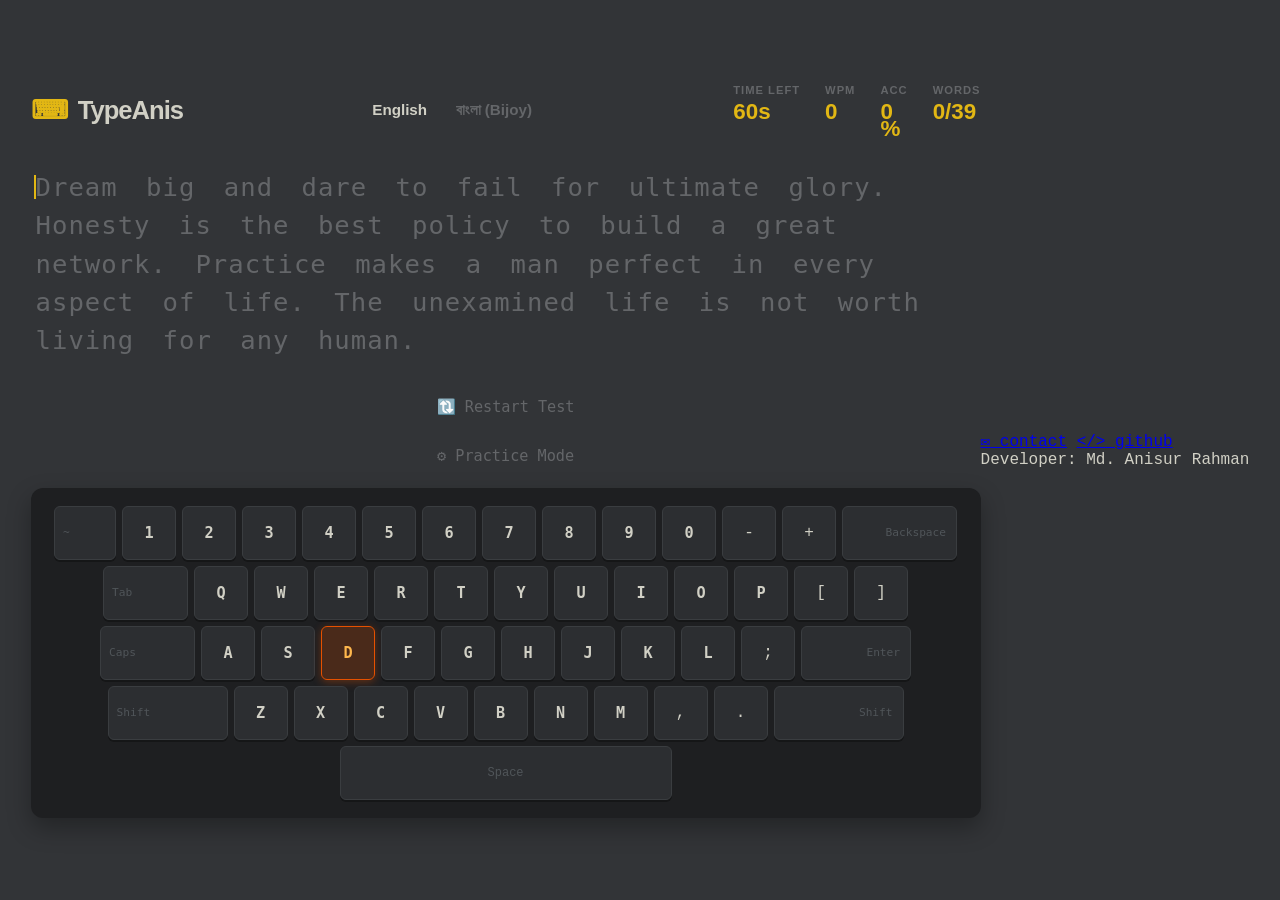
==== index.html @ 1bad4418 "Update index.html" ====
<!DOCTYPE html>
<html lang="en">
<head>
    <meta charset="UTF-8">
    <meta name="viewport" content="width=device-width, initial-scale=1.0">
    <title>TypeAnis - Typing Master</title>
    <link rel="preconnect" href="https://fonts.googleapis.com">
    <link rel="preconnect" href="https://fonts.gstatic.com" crossorigin> 
    <link rel="stylesheet" href="styles.css">
</head>
<body>
    <div class="container">
        <div class="header">
            <a href="index.html" class="brand-link" style="text-decoration: none;">
                <div class="brand">
                    <span class="logo-icon">⌨</span> TypeAnis
                </div>
            </a>
            
            <div class="modes">
                <button id="btn-en" class="active">English</button>
                <button id="btn-bn">বাংলা (Bijoy)</button>
            </div>
            <div class="stats">
                <div class="stat-box"><span class="label">time left</span><span id="timer-val">60s</span></div>
                <div class="stat-box"><span class="label">wpm</span><span id="wpm">0</span></div>
                <div class="stat-box"><span class="label">acc</span><span id="accuracy">0</span>%</div>
                <div class="stat-box"><span class="label">words</span><span id="word-count">0/20</span></div>
            </div>
        </div>

        <div class="type-area-container">
            <input type="text" id="hidden-input" autocomplete="off" autofocus>
            <div id="words-display" class="words-display"></div>
        </div>
        
        <button id="restart-btn">🔃 Restart Test</button>
        <a href="practice.html" style="text-decoration: none;"><button id="restart-btn">⚙️ Practice Mode</button></a>
        

        <div class="keyboard" id="keyboard" data-layout="en">
            <div class="row">
                <div class="key modifier small" id="Backquote">~</div>
                <div class="key" id="Digit1" data-key="1 ১"><span class="bn">১</span><span class="en">1</span></div>
                <div class="key" id="Digit2" data-key="2 ২"><span class="bn">২</span><span class="en">2</span></div>
                <div class="key" id="Digit3" data-key="3 ৩"><span class="bn">৩</span><span class="en">3</span></div>
                <div class="key" id="Digit4" data-key="4 ৪"><span class="bn">৪</span><span class="en">4</span></div>
                <div class="key" id="Digit5" data-key="5 ۵"><span class="bn">৫</span><span class="en">5</span></div>
                <div class="key" id="Digit6" data-key="6 ৬"><span class="bn">৬</span><span class="en">6</span></div>
                <div class="key" id="Digit7" data-key="7 ৭"><span class="bn">৭</span><span class="en">7</span></div>
                <div class="key" id="Digit8" data-key="8 ৮"><span class="bn">৮</span><span class="en">8</span></div>
                <div class="key" id="Digit9" data-key="9 ৯"><span class="bn">৯</span><span class="en">9</span></div>
                <div class="key" id="Digit0" data-key="0 ০"><span class="bn">০</span><span class="en">0</span></div>
                <div class="key" id="Minus" data-key="-">-</div>
                <div class="key" id="Equal" data-key="+">+</div>
                <div class="key modifier backspace" id="Backspace">Backspace</div>
            </div>
            <div class="row">
                <div class="key modifier tab" id="Tab">Tab</div>
                <div class="key" id="KeyQ" data-key="q Q ং ৎ"><span class="bn">ং / ৎ</span><span class="en">Q</span></div>
                <div class="key" id="KeyW" data-key="w W ্য ূ"><span class="bn">্য / ূ</span><span class="en">W</span></div>
                <div class="key" id="KeyE" data-key="e E ড ঢ"><span class="bn">ড / ঢ</span><span class="en">E</span></div>
                <div class="key" id="KeyR" data-key="r R প ফ"><span class="bn">প / ফ</span><span class="en">R</span></div>
                <div class="key" id="KeyT" data-key="t T ট ঠ"><span class="bn">ট / ঠ</span><span class="en">T</span></div>
                <div class="key" id="KeyY" data-key="y Y চ ছ"><span class="bn">চ / ছ</span><span class="en">Y</span></div>
                <div class="key" id="KeyU" data-key="u U ஜ ঝ"><span class="bn">জ / ঝ</span><span class="en">U</span></div>
                <div class="key" id="KeyI" data-key="i I হ ঞ"><span class="bn">হ / ঞ</span><span class="en">I</span></div>
                <div class="key" id="KeyO" data-key="o O গ ঘ"><span class="bn">গ / ঘ</span><span class="en">O</span></div>
                <div class="key" id="KeyP" data-key="p P ড় ঢ়"><span class="bn">ড় / ঢ়</span><span class="en">P</span></div>
                <div class="key" id="BracketLeft">[</div>
                <div class="key" id="BracketRight">]</div>
            </div>
            <div class="row">
                <div class="key modifier caps" id="CapsLock">Caps</div>
                <div class="key" id="KeyA" data-key="a A ৃ া"><span class="bn">ৃ / া</span><span class="en">A</span></div>
                <div class="key" id="KeyS" data-key="s S ু ূ"><span class="bn">ু / ূ</span><span class="en">S</span></div>
                <div class="key" id="KeyD" data-key="d D ি ী"><span class="bn">ি / ী</span><span class="en">D</span></div>
                <div class="key" id="KeyF" data-key="f F া অ"><span class="bn">া / অ</span><span class="en">F</span></div>
                <div class="key" id="KeyG" data-key="g G ্ ক"><span class="bn">্ / ক</span><span class="en">G</span></div>
                <div class="key" id="KeyH" data-key="h H অ আ"><span class="bn">অ / আ</span><span class="en">H</span></div>
                <div class="key" id="KeyJ" data-key="j J ত থ"><span class="bn">ত / থ</span><span class="en">J</span></div>
                <div class="key" id="KeyK" data-key="k K ক খ"><span class="bn">ক / খ</span><span class="en">K</span></div>
                <div class="key" id="KeyL" data-key="l L ত থ"><span class="bn">ত / থ</span><span class="en">L</span></div>
                <div class="key" id="Semicolon">;</div>
                <div class="key modifier enter" id="Enter">Enter</div>
            </div>
            <div class="row">
                <div class="key modifier shift-l" id="ShiftLeft">Shift</div>
                <div class="key" id="KeyZ" data-key="z Z ্র ্য"><span class="bn">্র / ্য</span><span class="en">Z</span></div>
                <div class="key" id="KeyX" data-key="x X ও ঔ"><span class="bn">ও / ঔ</span><span class="en">X</span></div>
                <div class="key" id="KeyC" data-key="c C এ ঐ"><span class="bn">এ / ঐ</span><span class="en">C</span></div>
                <div class="key" id="KeyV" data-key="v V র ল"><span class="bn">র / ল</span><span class="en">V</span></div>
                <div class="key" id="KeyB" data-key="b B ন ণ"><span class="bn">ন / ণ</span><span class="en">B</span></div>
                <div class="key" id="KeyN" data-key="n N স ষ"><span class="bn">স / ষ</span><span class="en">N</span></div>
                <div class="key" id="KeyM" data-key="m M ম শ"><span class="bn">ম / শ</span><span class="en">M</span></div>
                <div class="key" id="Comma">,</div>
                <div class="key" id="Period">.</div>
                <div class="key modifier shift-r" id="ShiftRight">Shift</div>
            </div>
            <div class="row">
                <div class="space key" id="Space" data-key=" ">Space</div>
            </div>
        </div>
    </div>

    <div class="modal-backdrop" id="result-modal">
        <div class="modal-box">
            <h2>⏱ Time's Up!</h2>
            <p class="modal-sub">Here is your typing summary for the last 1 minute:</p>
            <div class="modal-grid">
                <div class="m-card"><span class="num" id="res-wpm">0</span><span class="lbl">Words Per Min</span></div>
                <div class="m-card"><span class="num" id="res-acc">0%</span><span class="lbl">Final Accuracy</span></div>
                <div class="m-card"><span class="num" id="res-typed">0</span><span class="lbl">Keys Typed</span></div>
                <div class="m-card"><span class="num text-red" id="res-errors">0</span><span class="lbl">Mistakes Made</span></div>
            </div>
            <button id="modal-close-btn">Try Again</button>
        </div>
    </div>
    
    <footer class="site-footer">
        <div class="footer-left">
            <a href="mailto:contact@typeanis.com" class="footer-link"><span class="footer-icon">✉</span> contact</a>
            <a href="https://github.com/AnisurRahmanJU" target="_blank" class="footer-link"><span class="footer-icon">&lt;/&gt;</span> github</a>
        </div>
        <div class="footer-right">
            <span class="footer-developer">Developer: Md. Anisur Rahman</span>
        </div>
    </footer>

    <script src="type.js"></script>
</body>
</html>
---- styles.css ----
/* ==========================================================================
   1. GLOBAL VARIABLES & RESET
   ========================================================================== */
:root {
    --bg-color: #323437;
    --main-color: #e2b714;
    --caret-color: #e2b714;
    --sub-color: #646669;
    --text-color: #d1d0c5;
    --error-color: #ca4754;
    --success-color: #43a047;
    --suggest-color: #e65100;
    --key-bg: #2c2e31;
}

body {
    background-color: var(--bg-color);
    color: var(--text-color);
    /* Updated default system fallback chain to use Roboto Mono */
    font-family: 'Roboto Mono', 'Courier New', Courier, monospace;
    display: flex;
    justify-content: center;
    align-items: center;
    min-height: 100vh;
    margin: 0;
    padding: 20px 0;
    box-sizing: border-box;
}

.container {
    width: 90%;
    max-width: 950px;
    display: flex;
    flex-direction: column;
}

/* ==========================================================================
   2. HEADER & STATS BAR (Spaced Out Edge-to-Edge)
   ========================================================================== */
.header {
    display: flex;
    justify-content: space-between; /* Pushes brand left, stats right, modes center */
    align-items: center;           /* Vertically aligns content line items */
    margin-bottom: 25px;
    font-family: 'Roboto Mono', sans-serif;
    width: 100%;
}

.brand {
    font-size: 1.6rem;
    font-weight: bold;
    color: var(--text-color);
    letter-spacing: -1px;
}

.brand .logo-icon {
    color: var(--main-color);
    margin-right: 4px;
}

.modes button {
    background: none;
    border: none;
    color: var(--sub-color);
    font-size: 0.95rem;
    cursor: pointer;
    margin-right: 12px;
    font-weight: 600;
    font-family: 'Roboto Mono', sans-serif;
    transition: color 0.2s;
}

.modes button.active, .modes button:hover {
    color: var(--text-color);
}

.stats {
    display: flex;
    gap: 25px;
}

.stat-box {
    display: flex;
    flex-direction: column;
    align-items: flex-start;
    font-size: 1.4rem;
    color: var(--main-color);
    font-weight: bold;
    line-height: 1.1rem;
}

.stat-box .label {
    font-size: 0.7rem;
    color: var(--sub-color);
    text-transform: uppercase;
    margin-bottom: 3px;
    letter-spacing: 1px;
}

/* ==========================================================================
   3. TYPING TEST FIELD AREA
   ========================================================================== */
.type-area-container {
    position: relative;
    margin-bottom: 25px;
    padding: 5px;
    min-height: 80px;
}

#hidden-input {
    position: absolute;
    opacity: 0;
    z-index: -1;
}

.words-display {
    font-size: 1.6rem;
    line-height: 2.4rem;
    word-wrap: break-word;
    letter-spacing: 1px;
    user-select: none;
    color: var(--sub-color);
    text-align: justify; /* Cleans up line breaks */
}

/* Dynamic language application for the text block */
.keyboard[data-layout="en"] ~ .type-area-container .words-display,
.words-display:not([lang="bn"]) {
    font-family: 'Roboto Mono', monospace;
}

.keyboard[data-layout="bn"] ~ .type-area-container .words-display,
.words-display[lang="bn"] {
    font-family: 'Hind Siliguri', sans-serif;
}

.word {
    display: inline-block;
    margin-right: 12px;
}

/* Character States */
.char {
    position: relative;
    transition: color 0.1s;
}

.char.correct {
    color: var(--text-color);
}

.char.incorrect {
    color: var(--error-color);
    background-color: rgba(202, 71, 84, 0.12);
    border-radius: 2px;
}

/* Flashing Caret Cursor Styling */
.char.current::before {
    content: '';
    position: absolute;
    left: -2px;
    top: 10%;
    width: 2px;
    height: 80%;
    background-color: var(--caret-color);
    animation: blink 1s infinite;
}

@keyframes blink {
    50% { opacity: 0; }
}

#restart-btn {
    margin: 0 auto 15px auto;
    display: block;
    background: none;
    border: none;
    color: var(--sub-color);
    padding: 8px 16px;
    font-size: 0.95rem;
    cursor: pointer;
    font-family: 'Roboto Mono', monospace;
    transition: color 0.2s;
}

#restart-btn:hover {
    color: var(--text-color);
}

/* ==========================================================================
   4. MECHANICAL VIRTUAL KEYBOARD
   ========================================================================== */
.keyboard {
    display: flex;
    flex-direction: column;
    gap: 6px;
    background: #1e1f21;
    padding: 18px;
    border-radius: 12px;
    box-shadow: 0 10px 25px rgba(0,0,0,0.3);
}

.row {
    display: flex;
    justify-content: center; /* Symmetrically balances standard keys horizontally */
    gap: 6px;
    width: 100%;
}

.key {
    background: var(--key-bg);
    border: 1px solid #3a3d40;
    border-radius: 6px;
    width: 52px;
    height: 52px;
    display: flex;
    flex-direction: column;
    justify-content: center;
    align-items: center;
    box-shadow: 0 2px 0px #151617;
    transition: background 0.05s, color 0.05s, transform 0.05s;
    user-select: none;
}

/* Modifier Keys Width & Alignments */
.key.modifier { font-family: 'Roboto Mono', monospace; font-size: 0.7rem; align-items: flex-start; padding-left: 8px; color: #505559; }
.key.backspace { width: 95px; align-items: flex-end; padding-right: 10px; }
.key.tab { width: 75px; }
.key.caps { width: 85px; }
.key.enter { width: 90px; align-items: flex-end; padding-right: 10px; }
.key.shift-l { width: 110px; }
.key.shift-r { width: 110px; align-items: flex-end; padding-right: 10px; }
.key.space { width: 330px; color: #505559; font-size: 0.75rem; }

.key span { display: block; text-align: center; transition: font-size 0.15s, color 0.15s; }

/* Language Layout Presentation Handlers */
.keyboard[data-layout="en"] .key .en { font-family: 'Roboto Mono', monospace; font-size: 0.95rem; font-weight: bold; color: var(--text-color); }
.keyboard[data-layout="en"] .key .bn { font-size: 0.0rem; color: transparent; opacity: 0; }

.keyboard[data-layout="bn"] .key .bn { font-family: 'Hind Siliguri', sans-serif; font-size: 1.15rem; font-weight: 500; color: var(--text-color); }
.keyboard[data-layout="bn"] .key .en { font-size: 0.0rem; color: transparent; opacity: 0; }

/* Dynamic Interactive Typing Feedback States */
.key.suggest-orange {
    background: rgba(230, 81, 0, 0.22) !important;
    border-color: var(--suggest-color) !important;
    box-shadow: 0 2px 8px rgba(230, 81, 0, 0.35);
}
.key.suggest-orange span { color: #ffb74d !important; }

.key.press-correct {
    background: var(--success-color) !important;
    box-shadow: 0 0px 0px transparent !important;
    transform: translateY(2px);
}
.key.press-correct span, .key.press-correct { color: #fff !important; }

.key.press-error {
    background: var(--error-color) !important;
    box-shadow: 0 0px 0px transparent !important;
    transform: translateY(2px);
}
.key.press-error span, .key.press-error { color: #fff !important; }

/* ==========================================================================
   5. RESULTS POP-UP MODAL BOX
   ========================================================================== */
.modal-backdrop {
    position: fixed;
    top: 0; left: 0; width: 100%; height: 100%;
    background: rgba(20, 21, 23, 0.85);
    display: flex; 
    justify-content: center; /* Horizontally centers popup card */
    align-items: center;     /* Vertically centers popup card */
    opacity: 0; 
    pointer-events: none;
    transition: opacity 0.3s ease;
    z-index: 999;
}
.modal-backdrop.active { opacity: 1; pointer-events: auto; }

.modal-box {
    background: #2c2e31;
    border: 2px solid var(--main-color);
    padding: 35px; 
    border-radius: 16px;
    width: 90%; 
    max-width: 520px;
    text-align: center; 
    box-shadow: 0 20px 45px rgba(0,0,0,0.5);
    transform: scale(0.9); 
    transition: transform 0.3s ease;
    font-family: 'Roboto Mono', monospace;
}
.modal-backdrop.active .modal-box { transform: scale(1); }

.modal-box h2 { margin-top: 0; font-family: 'Roboto Mono', sans-serif; color: var(--main-color); font-size: 2rem; }
.modal-sub { color: var(--sub-color); margin-bottom: 25px; font-size: 0.95rem; }

.modal-grid { 
    display: grid; 
    grid-template-columns: 1fr 1fr; 
    gap: 15px; 
    margin-bottom: 30px; 
}
.m-card { background: #202124; padding: 15px; border-radius: 8px; display: flex; flex-direction: column; }
.m-card .num { font-size: 2rem; font-weight: bold; color: var(--text-color); }
.m-card .text-red { color: var(--error-color); }
.m-card .lbl { font-size: 0.75rem; color: var(--sub-color); text-transform: uppercase; margin-top: 5px; }

#modal-close-btn {
    background: var(--main-color); color: #000; border: none;
    padding: 12px 35px; font-weight: bold; border-radius: 6px;
    font-size: 1rem; cursor: pointer; transition: opacity 0.2s;
    font-family: 'Roboto Mono', monospace;
}
#modal-close-btn:hover { opacity: 0.9; }

/* ==========================================================================
   6. RESPONSIVE MEDIA QUERIES
   ========================================================================== */
@media (max-width: 768px) {
    .keyboard { display: none; } /* Safely hides mechanical layout on touch viewports */
    .header { flex-direction: column; gap: 15px; }
}

.brand-link {
    color: inherit; /* Keeps your default text colors intact */
    text-decoration: none;
    display: inline-block;
}
.brand-link:hover {
    opacity: 0.85;  /* Subtle animation hint that it is a link when hovered */
}
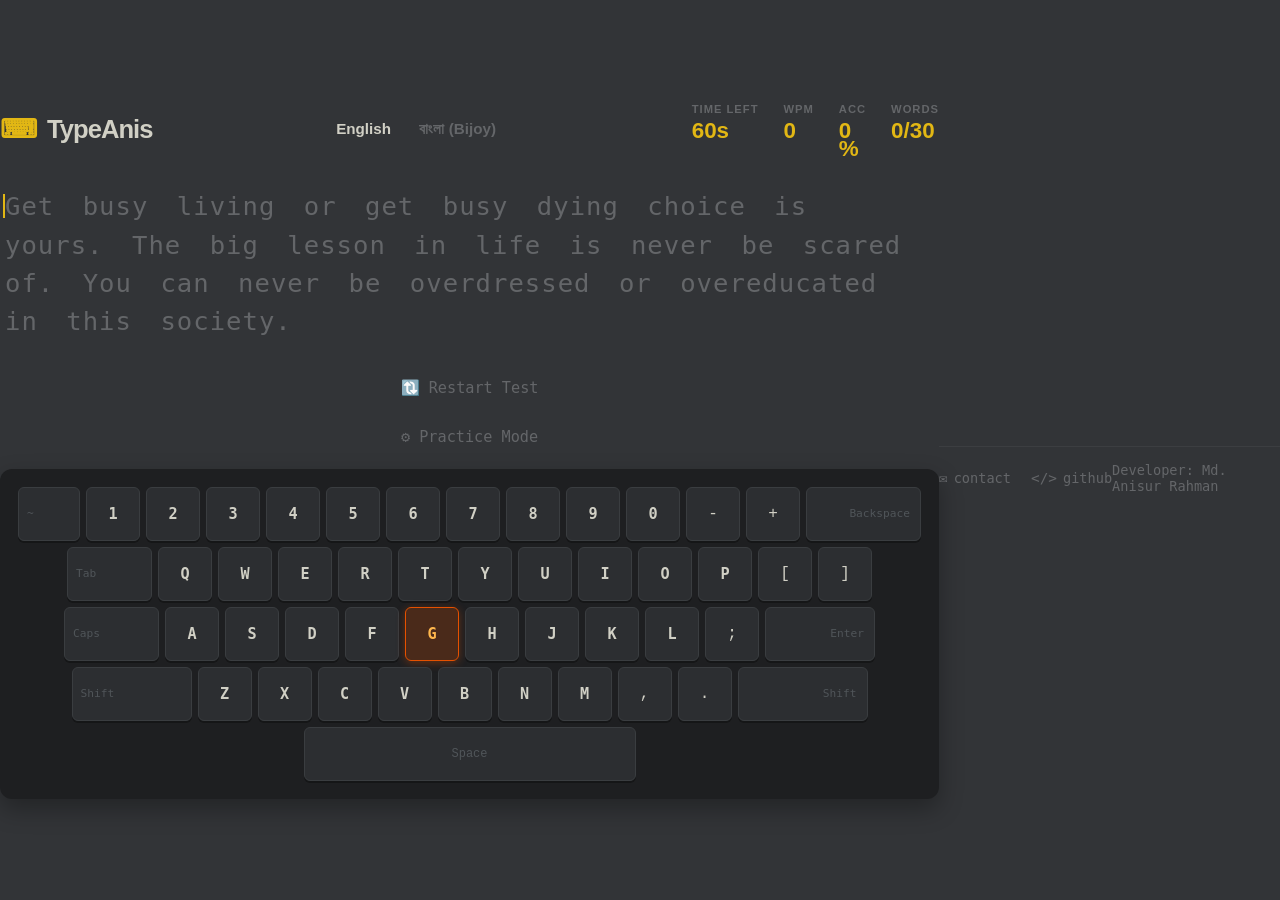
==== commit 9f474504: "Update index.html" ====
--- a/index.html
+++ b/index.html
@@ -116,8 +116,10 @@
             <button id="modal-close-btn">Try Again</button>
         </div>
     </div>
-    
-    <footer class="site-footer">
+
+    <script src="type.js"></script>
+</body>
+  <footer class="site-footer">
         <div class="footer-left">
             <a href="mailto:contact@typeanis.com" class="footer-link"><span class="footer-icon">✉</span> contact</a>
             <a href="https://github.com/AnisurRahmanJU" target="_blank" class="footer-link"><span class="footer-icon">&lt;/&gt;</span> github</a>
@@ -126,7 +128,4 @@
             <span class="footer-developer">Developer: Md. Anisur Rahman</span>
         </div>
     </footer>
-
-    <script src="type.js"></script>
-</body>
 </html>
--- a/styles.css
+++ b/styles.css
@@ -334,3 +334,61 @@
 .brand-link:hover {
     opacity: 0.85;  /* Subtle animation hint that it is a link when hovered */
 }
+
+
+
+/* ==========================================================================
+   7. SITE FOOTER SECTION
+   ========================================================================== */
+.site-footer {
+    width: 90%;
+    max-width: 950px;
+    margin: 40px auto 0 auto;
+    display: flex;
+    justify-content: space-between;
+    align-items: center;
+    font-family: 'Roboto Mono', monospace;
+    font-size: 0.85rem;
+    color: var(--sub-color);
+    padding-top: 15px;
+    border-top: 1px solid rgba(255, 255, 255, 0.05); /* Optional subtle divider line */
+}
+
+.footer-left {
+    display: flex;
+    gap: 20px;
+}
+
+.footer-link {
+    color: var(--sub-color);
+    text-decoration: none;
+    transition: color 0.2s ease;
+    display: flex;
+    align-items: center;
+}
+
+.footer-link:hover {
+    color: var(--text-color);
+}
+
+.footer-icon {
+    margin-right: 6px;
+    font-size: 0.9rem;
+}
+
+.footer-developer {
+    color: var(--sub-color);
+    font-weight: 500;
+}
+
+/* Responsive adjustment for mobile viewports */
+@media (max-width: 768px) {
+    .site-footer {
+        flex-direction: column;
+        gap: 12px;
+        text-align: center;
+    }
+    .footer-left {
+        justify-content: center;
+    }
+}
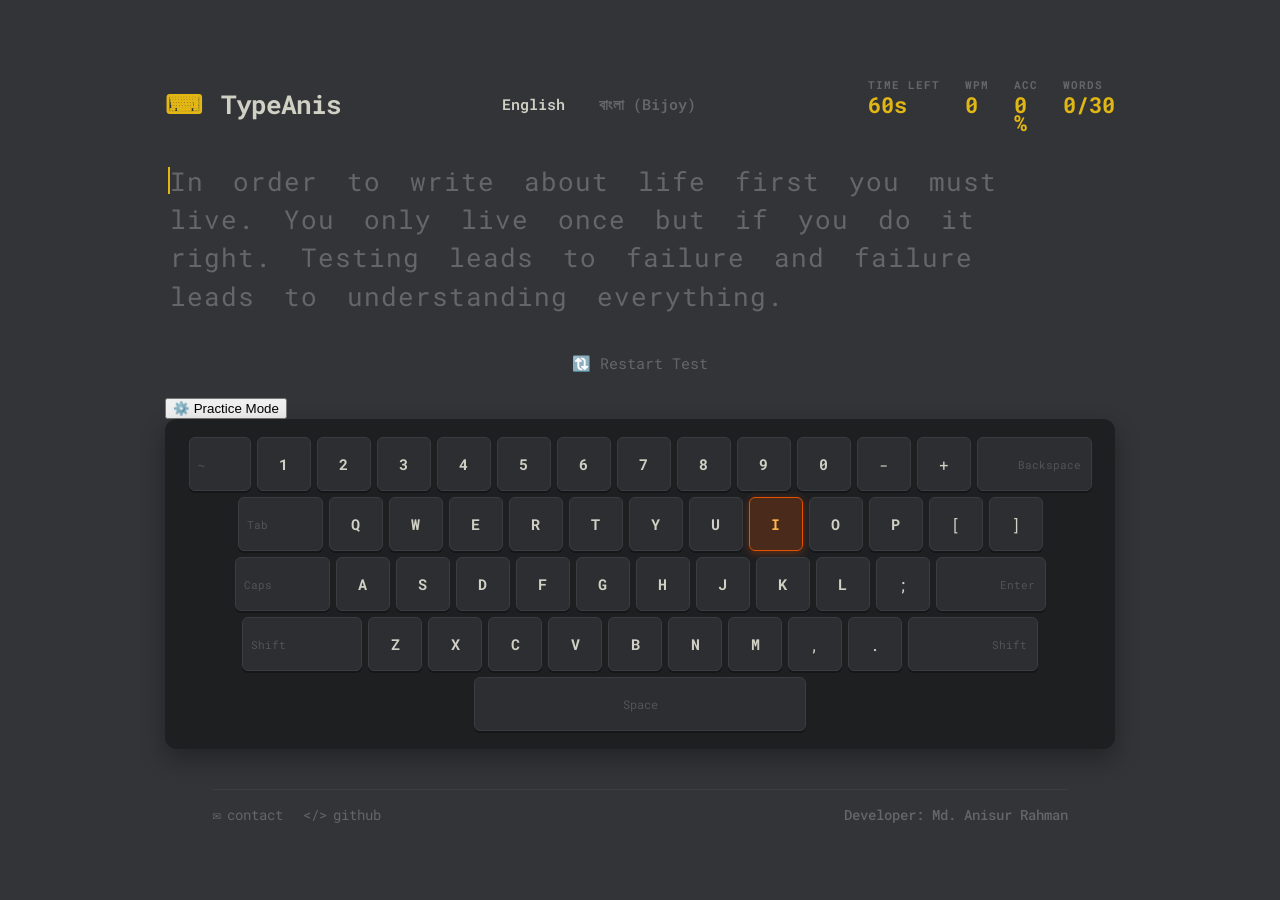
==== commit 96144348: "Update index.html" ====
--- a/index.html
+++ b/index.html
@@ -6,12 +6,13 @@
     <title>TypeAnis - Typing Master</title>
     <link rel="preconnect" href="https://fonts.googleapis.com">
     <link rel="preconnect" href="https://fonts.gstatic.com" crossorigin> 
+    <link href="https://fonts.googleapis.com/css2?family=Hind+Siliguri:wght@400;500;600&family=Roboto+Mono:wght@400;500;700&display=swap" rel="stylesheet">
     <link rel="stylesheet" href="styles.css">
 </head>
 <body>
     <div class="container">
         <div class="header">
-            <a href="index.html" class="brand-link" style="text-decoration: none;">
+            <a href="index.html" class="brand-link">
                 <div class="brand">
                     <span class="logo-icon">⌨</span> TypeAnis
                 </div>
@@ -34,9 +35,10 @@
             <div id="words-display" class="words-display"></div>
         </div>
         
-        <button id="restart-btn">🔃 Restart Test</button>
-        <a href="practice.html" style="text-decoration: none;"><button id="restart-btn">⚙️ Practice Mode</button></a>
-        
+        <div class="control-actions">
+            <button id="restart-btn">🔃 Restart Test</button>
+            <a href="practice.html" style="text-decoration: none;"><button id="practice-btn">⚙️ Practice Mode</button></a>
+        </div>
 
         <div class="keyboard" id="keyboard" data-layout="en">
             <div class="row">
@@ -101,6 +103,16 @@
                 <div class="space key" id="Space" data-key=" ">Space</div>
             </div>
         </div>
+
+        <footer class="site-footer">
+            <div class="footer-left">
+                <a href="mailto:contact@typeanis.com" class="footer-link"><span class="footer-icon">✉</span> contact</a>
+                <a href="https://github.com/AnisurRahmanJU" target="_blank" class="footer-link"><span class="footer-icon">&lt;/&gt;</span> github</a>
+            </div>
+            <div class="footer-right">
+                <span class="footer-developer">Developer: Md. Anisur Rahman</span>
+            </div>
+        </footer>
     </div>
 
     <div class="modal-backdrop" id="result-modal">
@@ -119,13 +131,4 @@
 
     <script src="type.js"></script>
 </body>
-  <footer class="site-footer">
-        <div class="footer-left">
-            <a href="mailto:contact@typeanis.com" class="footer-link"><span class="footer-icon">✉</span> contact</a>
-            <a href="https://github.com/AnisurRahmanJU" target="_blank" class="footer-link"><span class="footer-icon">&lt;/&gt;</span> github</a>
-        </div>
-        <div class="footer-right">
-            <span class="footer-developer">Developer: Md. Anisur Rahman</span>
-        </div>
-    </footer>
 </html>
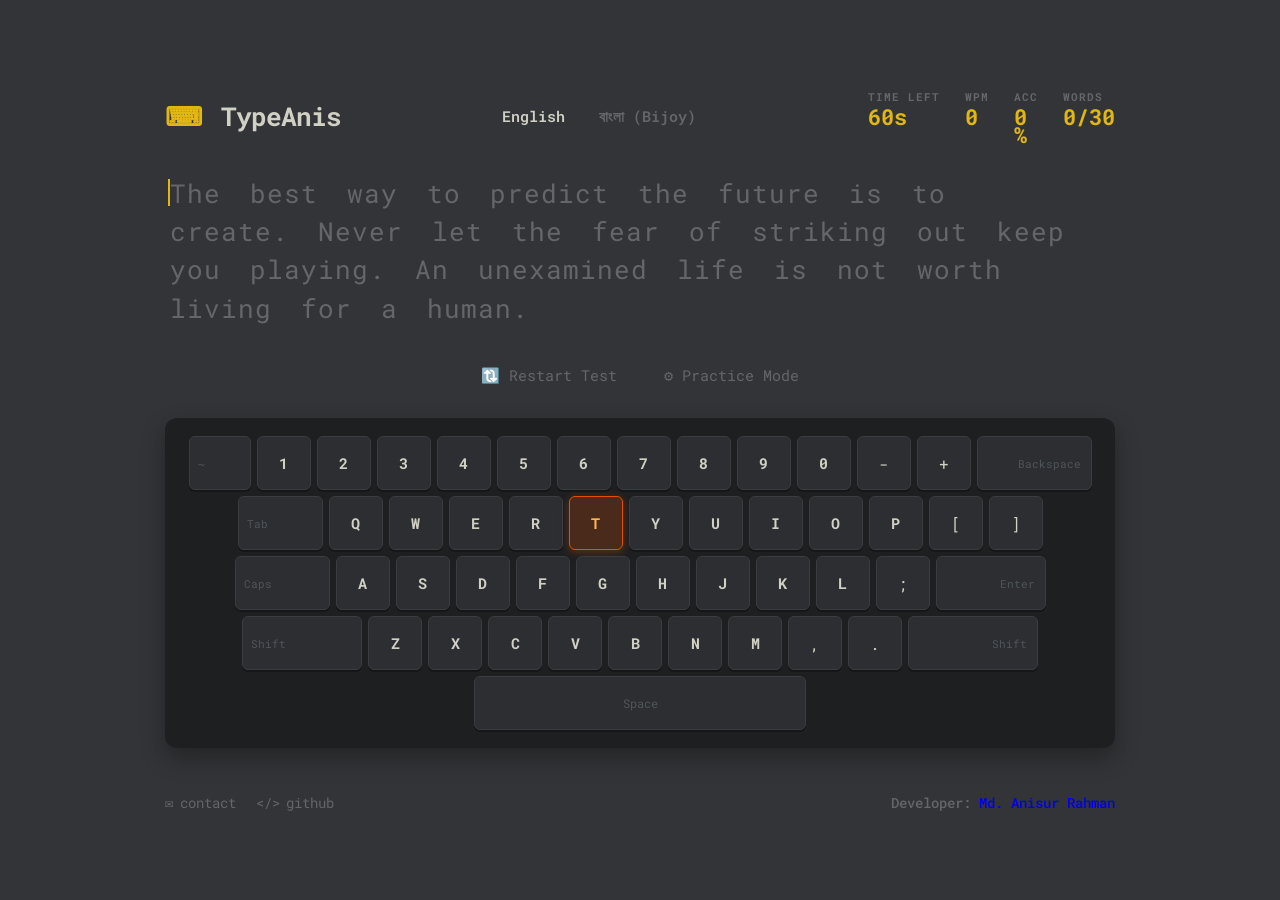
==== commit ea4e6ad7: "Update index.html" ====
--- a/index.html
+++ b/index.html
@@ -106,11 +106,11 @@
 
         <footer class="site-footer">
             <div class="footer-left">
-                <a href="mailto:contact@typeanis.com" class="footer-link"><span class="footer-icon">✉</span> contact</a>
+                <a href="mailto:poetanis@gmail.com" class="footer-link"><span class="footer-icon">✉</span> contact</a>
                 <a href="https://github.com/AnisurRahmanJU" target="_blank" class="footer-link"><span class="footer-icon">&lt;/&gt;</span> github</a>
             </div>
             <div class="footer-right">
-                <span class="footer-developer">Developer: Md. Anisur Rahman</span>
+                <span class="footer-developer">Developer: <a style="text-decoration: none;" href="https://www.grameenphone.academy/public-profile/GP153876" target="_blank"> Md. Anisur Rahman</a></span>
             </div>
         </footer>
     </div>
--- a/styles.css
+++ b/styles.css
@@ -16,14 +16,13 @@
 body {
     background-color: var(--bg-color);
     color: var(--text-color);
-    /* Updated default system fallback chain to use Roboto Mono */
     font-family: 'Roboto Mono', 'Courier New', Courier, monospace;
     display: flex;
     justify-content: center;
     align-items: center;
     min-height: 100vh;
     margin: 0;
-    padding: 20px 0;
+    padding: 30px 0;
     box-sizing: border-box;
 }
 
@@ -39,8 +38,8 @@
    ========================================================================== */
 .header {
     display: flex;
-    justify-content: space-between; /* Pushes brand left, stats right, modes center */
-    align-items: center;           /* Vertically aligns content line items */
+    justify-content: space-between; 
+    align-items: center;           
     margin-bottom: 25px;
     font-family: 'Roboto Mono', sans-serif;
     width: 100%;
@@ -56,6 +55,16 @@
 .brand .logo-icon {
     color: var(--main-color);
     margin-right: 4px;
+}
+
+.brand-link {
+    color: inherit; 
+    text-decoration: none;
+    display: inline-block;
+}
+
+.brand-link:hover {
+    opacity: 0.85;  
 }
 
 .modes button {
@@ -120,10 +129,9 @@
     letter-spacing: 1px;
     user-select: none;
     color: var(--sub-color);
-    text-align: justify; /* Cleans up line breaks */
-}
-
-/* Dynamic language application for the text block */
+    text-align: justify; 
+}
+
 .keyboard[data-layout="en"] ~ .type-area-container .words-display,
 .words-display:not([lang="bn"]) {
     font-family: 'Roboto Mono', monospace;
@@ -139,7 +147,6 @@
     margin-right: 12px;
 }
 
-/* Character States */
 .char {
     position: relative;
     transition: color 0.1s;
@@ -155,7 +162,6 @@
     border-radius: 2px;
 }
 
-/* Flashing Caret Cursor Styling */
 .char.current::before {
     content: '';
     position: absolute;
@@ -171,9 +177,14 @@
     50% { opacity: 0; }
 }
 
-#restart-btn {
-    margin: 0 auto 15px auto;
-    display: block;
+.control-actions {
+    display: flex;
+    justify-content: center;
+    gap: 15px;
+    margin-bottom: 25px;
+}
+
+#restart-btn, #practice-btn {
     background: none;
     border: none;
     color: var(--sub-color);
@@ -184,7 +195,7 @@
     transition: color 0.2s;
 }
 
-#restart-btn:hover {
+#restart-btn:hover, #practice-btn:hover {
     color: var(--text-color);
 }
 
@@ -199,11 +210,12 @@
     padding: 18px;
     border-radius: 12px;
     box-shadow: 0 10px 25px rgba(0,0,0,0.3);
+    margin-bottom: 25px;
 }
 
 .row {
     display: flex;
-    justify-content: center; /* Symmetrically balances standard keys horizontally */
+    justify-content: center; 
     gap: 6px;
     width: 100%;
 }
@@ -223,7 +235,6 @@
     user-select: none;
 }
 
-/* Modifier Keys Width & Alignments */
 .key.modifier { font-family: 'Roboto Mono', monospace; font-size: 0.7rem; align-items: flex-start; padding-left: 8px; color: #505559; }
 .key.backspace { width: 95px; align-items: flex-end; padding-right: 10px; }
 .key.tab { width: 75px; }
@@ -235,14 +246,12 @@
 
 .key span { display: block; text-align: center; transition: font-size 0.15s, color 0.15s; }
 
-/* Language Layout Presentation Handlers */
 .keyboard[data-layout="en"] .key .en { font-family: 'Roboto Mono', monospace; font-size: 0.95rem; font-weight: bold; color: var(--text-color); }
 .keyboard[data-layout="en"] .key .bn { font-size: 0.0rem; color: transparent; opacity: 0; }
 
 .keyboard[data-layout="bn"] .key .bn { font-family: 'Hind Siliguri', sans-serif; font-size: 1.15rem; font-weight: 500; color: var(--text-color); }
 .keyboard[data-layout="bn"] .key .en { font-size: 0.0rem; color: transparent; opacity: 0; }
 
-/* Dynamic Interactive Typing Feedback States */
 .key.suggest-orange {
     background: rgba(230, 81, 0, 0.22) !important;
     border-color: var(--suggest-color) !important;
@@ -272,8 +281,8 @@
     top: 0; left: 0; width: 100%; height: 100%;
     background: rgba(20, 21, 23, 0.85);
     display: flex; 
-    justify-content: center; /* Horizontally centers popup card */
-    align-items: center;     /* Vertically centers popup card */
+    justify-content: center; 
+    align-items: center;     
     opacity: 0; 
     pointer-events: none;
     transition: opacity 0.3s ease;
@@ -319,39 +328,18 @@
 #modal-close-btn:hover { opacity: 0.9; }
 
 /* ==========================================================================
-   6. RESPONSIVE MEDIA QUERIES
-   ========================================================================== */
-@media (max-width: 768px) {
-    .keyboard { display: none; } /* Safely hides mechanical layout on touch viewports */
-    .header { flex-direction: column; gap: 15px; }
-}
-
-.brand-link {
-    color: inherit; /* Keeps your default text colors intact */
-    text-decoration: none;
-    display: inline-block;
-}
-.brand-link:hover {
-    opacity: 0.85;  /* Subtle animation hint that it is a link when hovered */
-}
-
-
-
-/* ==========================================================================
-   7. SITE FOOTER SECTION
+   6. SITE FOOTER SECTION
    ========================================================================== */
 .site-footer {
-    width: 90%;
-    max-width: 950px;
-    margin: 40px auto 0 auto;
+    width: 100%;
     display: flex;
     justify-content: space-between;
     align-items: center;
     font-family: 'Roboto Mono', monospace;
     font-size: 0.85rem;
     color: var(--sub-color);
-    padding-top: 15px;
-    border-top: 1px solid rgba(255, 255, 255, 0.05); /* Optional subtle divider line */
+    padding-top: 20px;
+    margin-top: auto;
 }
 
 .footer-left {
@@ -381,8 +369,12 @@
     font-weight: 500;
 }
 
-/* Responsive adjustment for mobile viewports */
+/* ==========================================================================
+   7. RESPONSIVE MEDIA QUERIES
+   ========================================================================== */
 @media (max-width: 768px) {
+    .keyboard { display: none; } 
+    .header { flex-direction: column; gap: 15px; }
     .site-footer {
         flex-direction: column;
         gap: 12px;
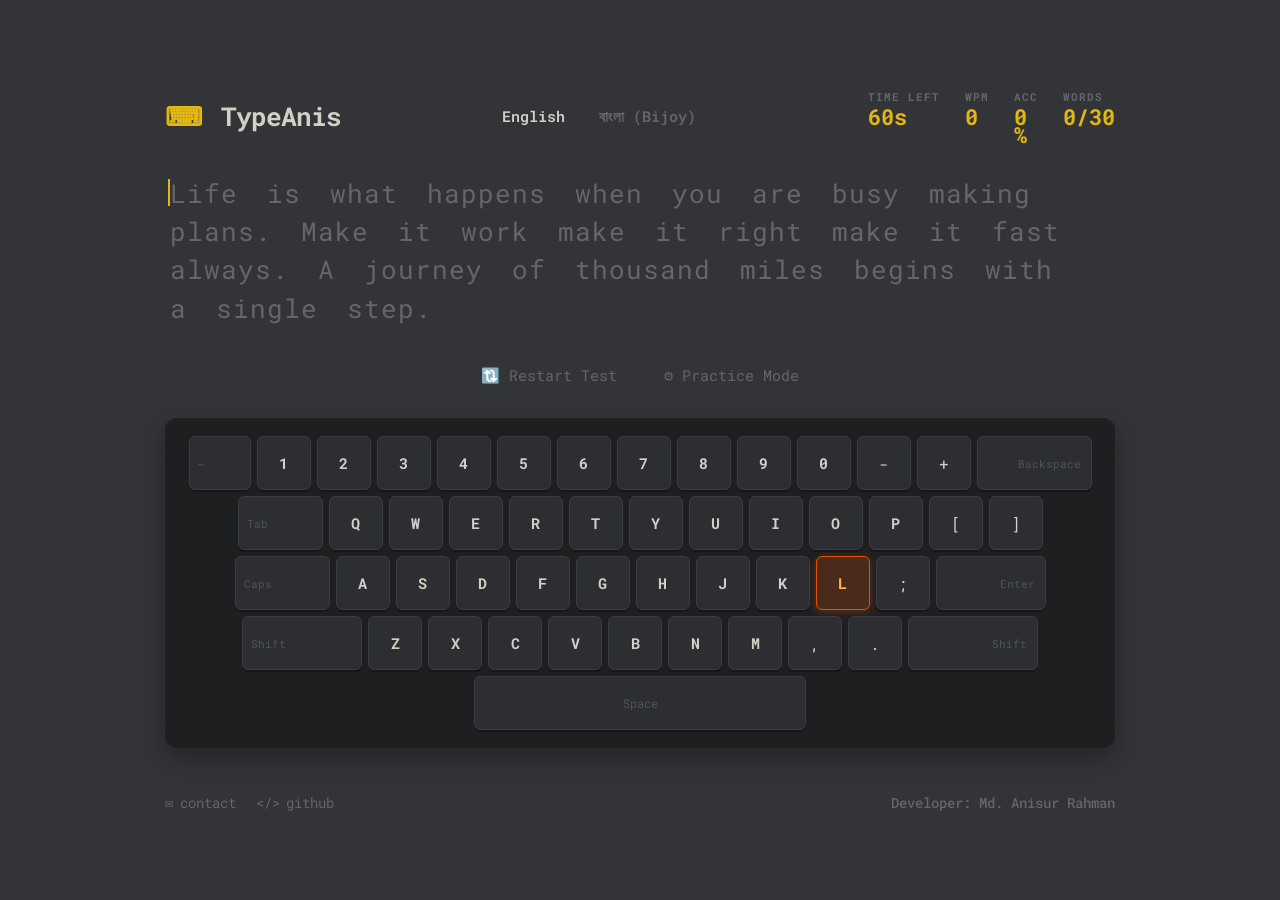
==== commit cd39a664: "Update index.html" ====
--- a/index.html
+++ b/index.html
@@ -110,7 +110,7 @@
                 <a href="https://github.com/AnisurRahmanJU" target="_blank" class="footer-link"><span class="footer-icon">&lt;/&gt;</span> github</a>
             </div>
             <div class="footer-right">
-                <span class="footer-developer">Developer: <a style="text-decoration: none;" href="https://www.grameenphone.academy/public-profile/GP153876" target="_blank"> Md. Anisur Rahman</a></span>
+                <span class="footer-developer">Developer: <a style="text-decoration: none; color: inherit;" href="https://www.grameenphone.academy/public-profile/GP153876" target="_blank"> Md. Anisur Rahman</a></span>
             </div>
         </footer>
     </div>
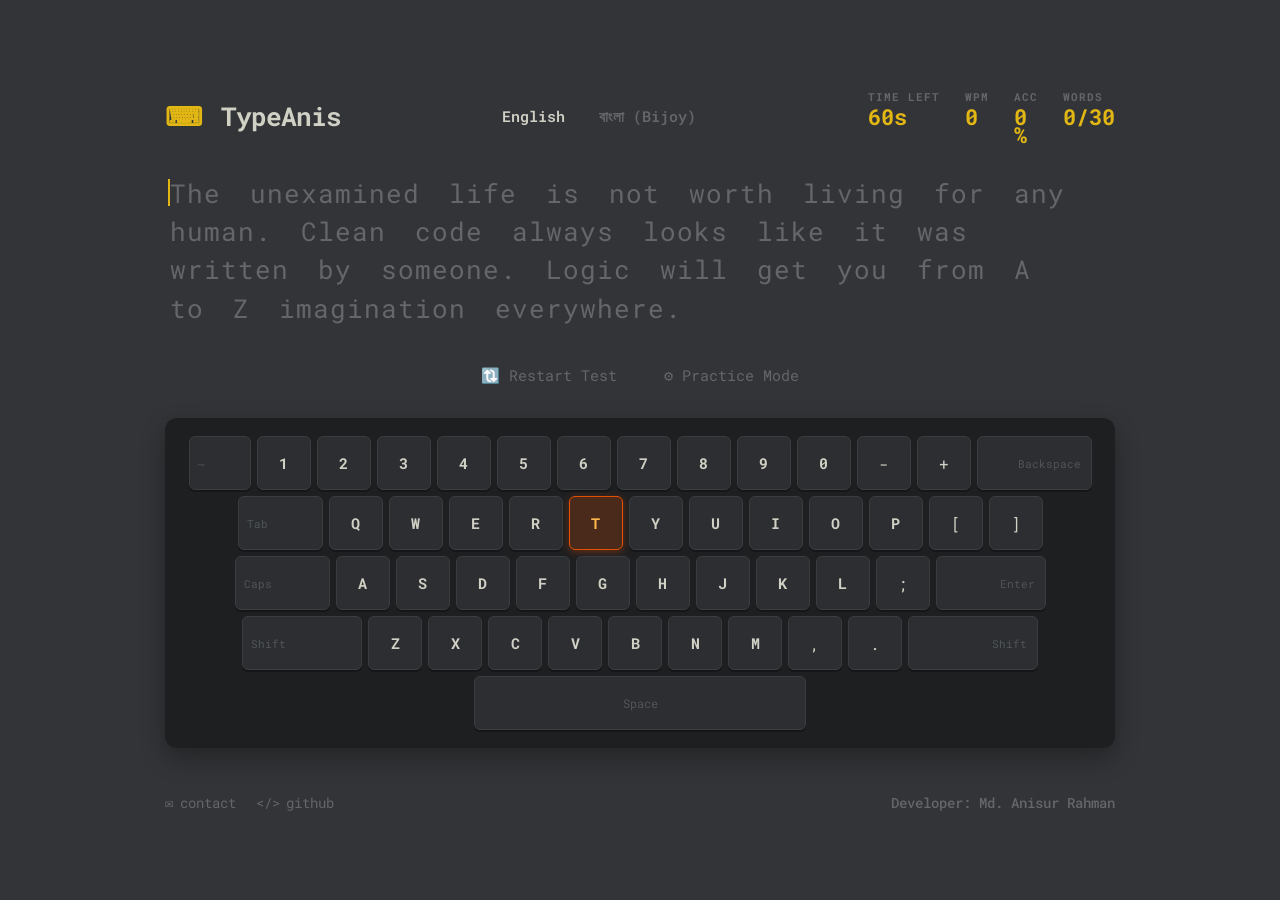
==== commit 2e7ae281: "Update index.html" ====
--- a/index.html
+++ b/index.html
@@ -110,7 +110,7 @@
                 <a href="https://github.com/AnisurRahmanJU" target="_blank" class="footer-link"><span class="footer-icon">&lt;/&gt;</span> github</a>
             </div>
             <div class="footer-right">
-                <span class="footer-developer">Developer: <a style="text-decoration: none; color: inherit;" href="https://www.grameenphone.academy/public-profile/GP153876" target="_blank"> Md. Anisur Rahman</a></span>
+                <span class="footer-developer">Developer: <a style="text-decoration: none; color: inherit;" onmouseover="this.style.color='white'" onmouseout="this.style.color='inherit'" href="https://www.grameenphone.academy/public-profile/GP153876" target="_blank"> Md. Anisur Rahman</a></span>
             </div>
         </footer>
     </div>
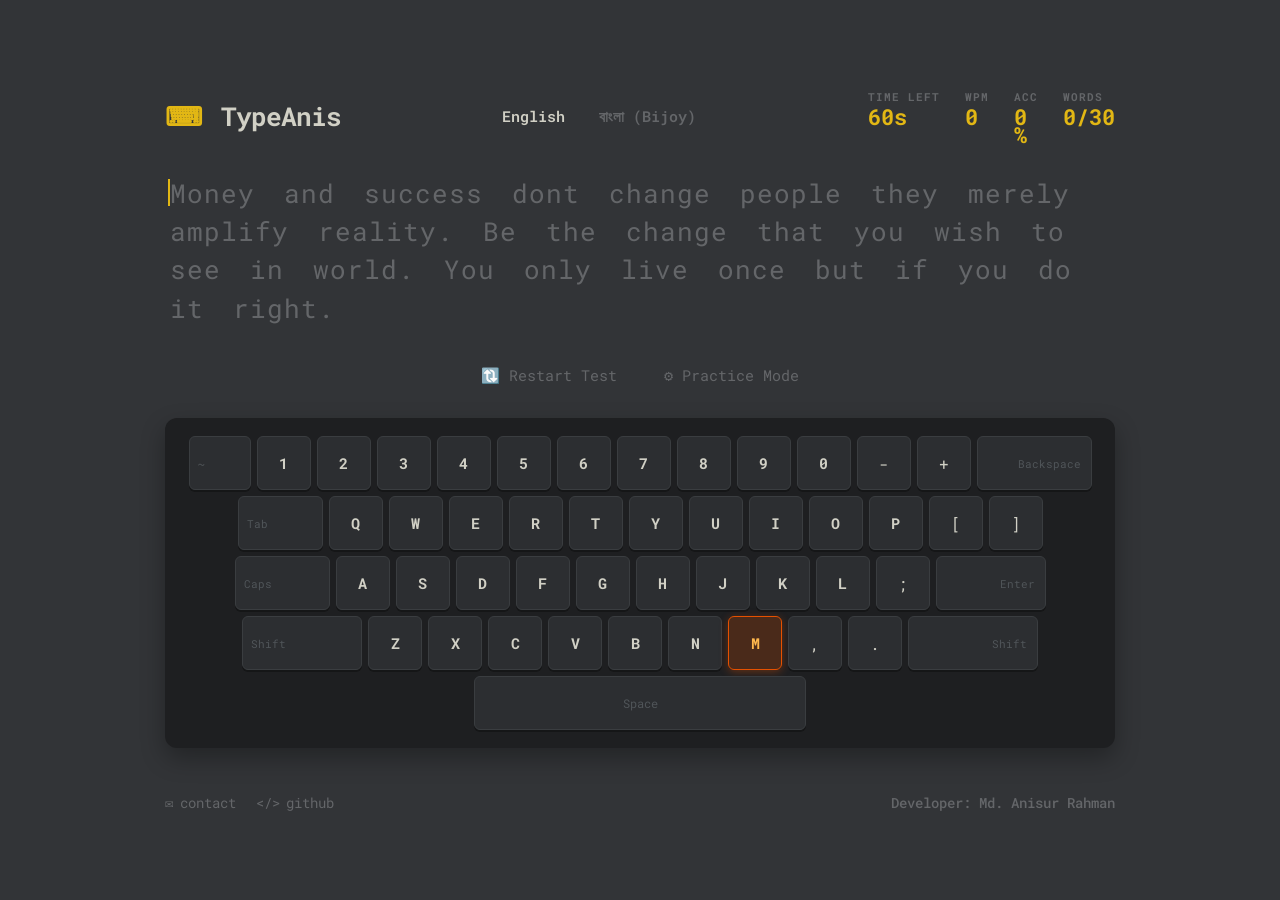
==== commit dddc0fcf: "Update index.html" ====
--- a/index.html
+++ b/index.html
@@ -107,7 +107,7 @@
         <footer class="site-footer">
             <div class="footer-left">
                 <a href="mailto:poetanis@gmail.com" class="footer-link"><span class="footer-icon">✉</span> contact</a>
-                <a href="https://github.com/AnisurRahmanJU" target="_blank" class="footer-link"><span class="footer-icon">&lt;/&gt;</span> github</a>
+                <a href="https://github.com/AnisurRahmanJU/TypeAnis" target="_blank" class="footer-link"><span class="footer-icon">&lt;/&gt;</span> github</a>
             </div>
             <div class="footer-right">
                 <span class="footer-developer">Developer: <a style="text-decoration: none; color: inherit;" onmouseover="this.style.color='white'" onmouseout="this.style.color='inherit'" href="https://www.grameenphone.academy/public-profile/GP153876" target="_blank"> Md. Anisur Rahman</a></span>
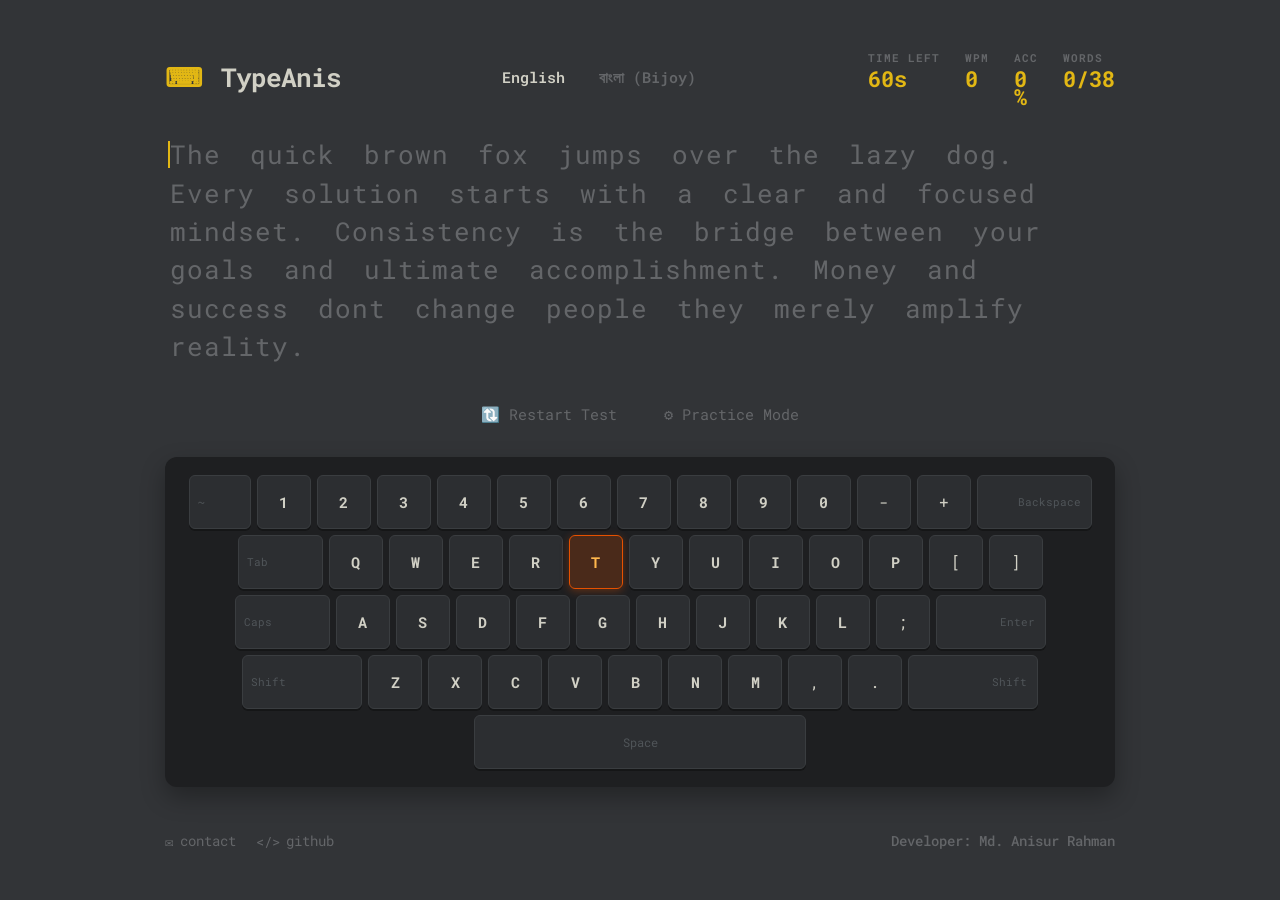
==== commit 5d7aea68: "Update index.html" ====
--- a/index.html
+++ b/index.html
@@ -128,7 +128,6 @@
             <button id="modal-close-btn">Try Again</button>
         </div>
     </div>
-
     <script src="type.js"></script>
 </body>
 </html>
